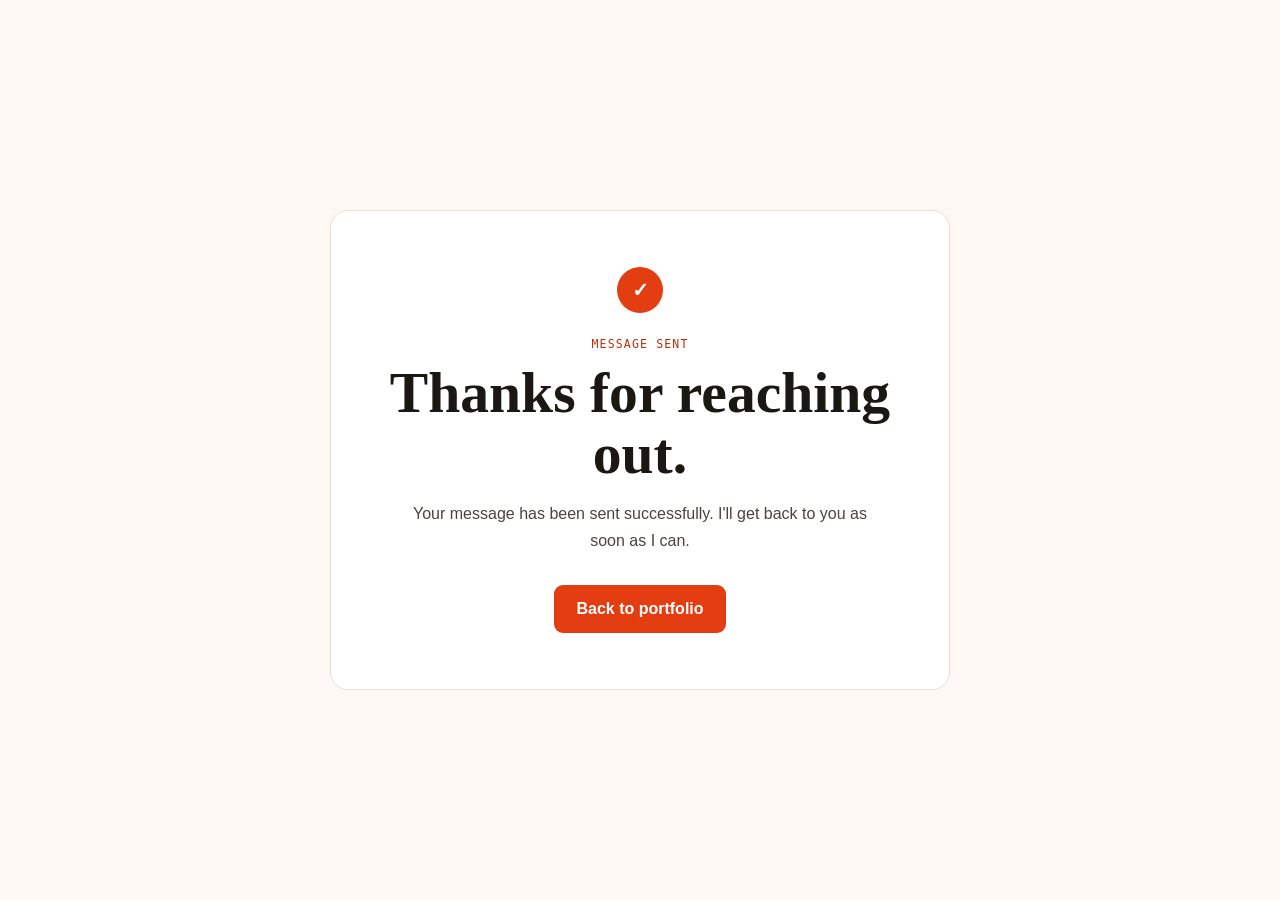
==== contact-success.html @ 1cb7f713 "add contact-success page, add hcapcha" ====
<!doctype html>
<html lang="en">
  <head>
    <meta charset="UTF-8" />
    <meta name="viewport" content="width=device-width, initial-scale=1.0" />
    <meta name="robots" content="noindex, nofollow" />
    <title>Message sent | Brendah Stella</title>
    <style>
      :root {
        --paper: #ffffff;
        --paper-warm: #fdf8f3;
        --ink: #1b1712;
        --ink-soft: #4a443e;
        --muted: #847c72;
        --line: #e9dfd2;
        --accent: #e43d12;
        --accent-deep: #b92f0c;
        --serif: "Georgia", "Times New Roman", serif;
        --sans: Arial, Helvetica, sans-serif;
      }

      * {
        box-sizing: border-box;
      }

      html {
        scroll-behavior: smooth;
      }

      body {
        min-height: 100vh;
        margin: 0;
        display: grid;
        place-items: center;
        padding: 32px;
        background: var(--paper-warm);
        color: var(--ink);
        font-family: var(--sans);
      }

      main {
        width: min(620px, 100%);
        padding: 56px;
        background: var(--paper);
        border: 1px solid var(--line);
        border-radius: 18px;
        text-align: center;
      }

      .mark {
        width: 46px;
        height: 46px;
        margin: 0 auto 24px;
        display: grid;
        place-items: center;
        border-radius: 50%;
        background: var(--accent);
        color: #fff;
        font-size: 1.25rem;
        font-weight: 700;
      }

      p.label {
        margin: 0 0 12px;
        color: var(--accent-deep);
        font-family: monospace;
        font-size: 0.72rem;
        letter-spacing: 0.1em;
        text-transform: uppercase;
      }

      h1 {
        margin: 0 0 16px;
        font-family: var(--serif);
        font-size: clamp(2.2rem, 6vw, 3.6rem);
        line-height: 1.05;
        font-weight: 600;
      }

      .message {
        max-width: 480px;
        margin: 0 auto 30px;
        color: var(--ink-soft);
        font-size: 1rem;
        line-height: 1.7;
      }

      a {
        display: inline-flex;
        align-items: center;
        justify-content: center;
        min-height: 48px;
        padding: 0 22px;
        border-radius: 9px;
        background: var(--accent);
        color: #fff;
        text-decoration: none;
        font-weight: 600;
      }

      a:hover {
        background: var(--accent-deep);
      }

      a:focus-visible {
        outline: 2px solid var(--accent);
        outline-offset: 3px;
      }

      @media (max-width: 600px) {
        body {
          padding: 20px;
        }
        main {
          padding: 40px 24px;
        }
      }
    </style>
  </head>
  <body>
    <main>
      <div class="mark" aria-hidden="true">✓</div>
      <p class="label">Message sent</p>
      <h1>Thanks for reaching out.</h1>
      <p class="message">
        Your message has been sent successfully. I'll get back to you as soon as
        I can.
      </p>
      <a href="./">Back to portfolio</a>
    </main>
  </body>
</html>
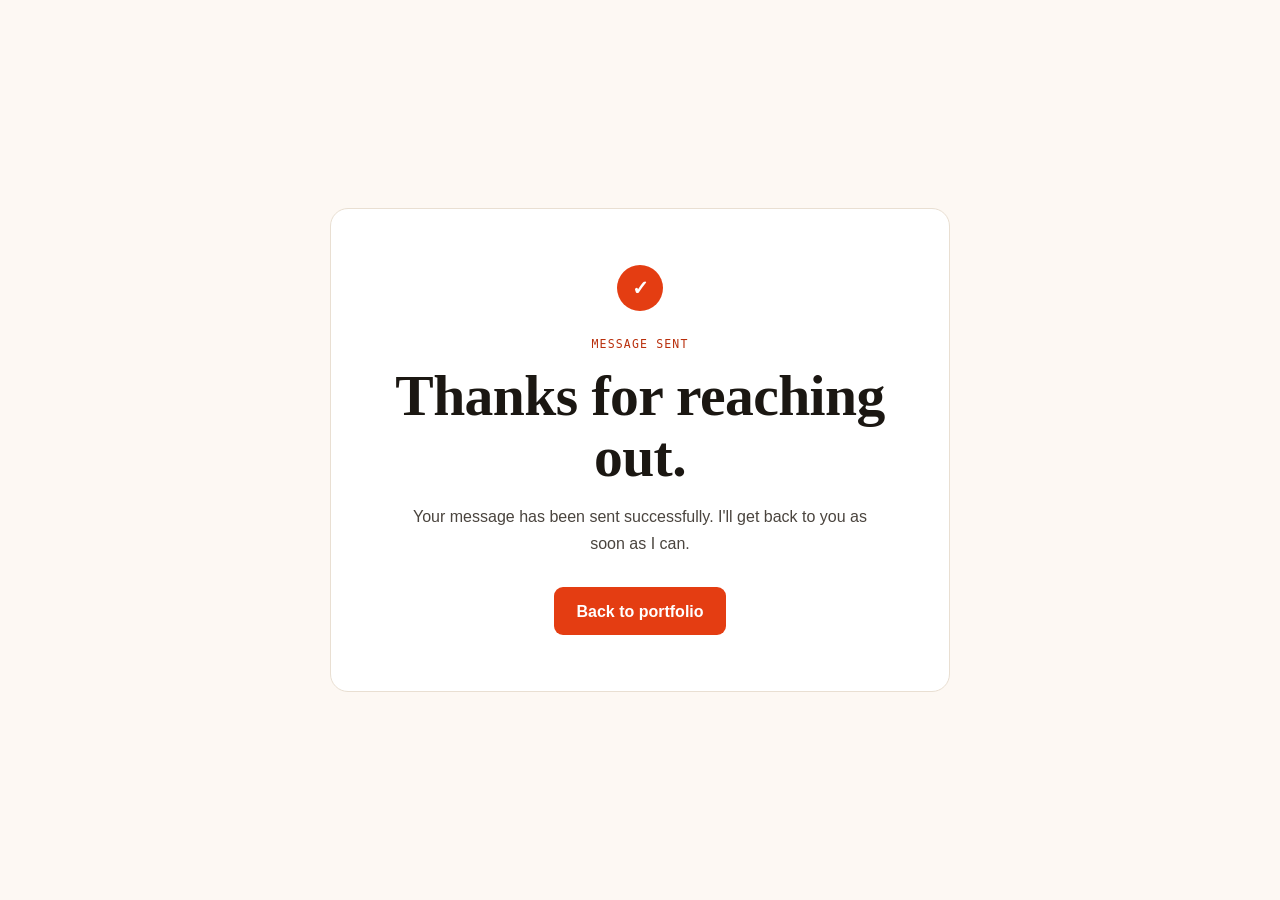
==== commit 367ae3fb: "separate styles and js from internal to external files" ====
--- a/contact-success.html
+++ b/contact-success.html
@@ -3,129 +3,33 @@
   <head>
     <meta charset="UTF-8" />
     <meta name="viewport" content="width=device-width, initial-scale=1.0" />
+
     <meta name="robots" content="noindex, nofollow" />
+    <meta name="referrer" content="strict-origin-when-cross-origin" />
+
+    <meta
+      http-equiv="Content-Security-Policy"
+      content="default-src 'self'; base-uri 'self'; object-src 'none'; script-src 'none'; style-src 'self'; style-src-attr 'none'; img-src 'self' data:; font-src 'self'; form-action 'self'; upgrade-insecure-requests"
+    />
+
     <title>Message sent | Brendah Stella</title>
-    <style>
-      :root {
-        --paper: #ffffff;
-        --paper-warm: #fdf8f3;
-        --ink: #1b1712;
-        --ink-soft: #4a443e;
-        --muted: #847c72;
-        --line: #e9dfd2;
-        --accent: #e43d12;
-        --accent-deep: #b92f0c;
-        --serif: "Georgia", "Times New Roman", serif;
-        --sans: Arial, Helvetica, sans-serif;
-      }
 
-      * {
-        box-sizing: border-box;
-      }
+    <link rel="stylesheet" href="./style.css" />
+  </head>
 
-      html {
-        scroll-behavior: smooth;
-      }
-
-      body {
-        min-height: 100vh;
-        margin: 0;
-        display: grid;
-        place-items: center;
-        padding: 32px;
-        background: var(--paper-warm);
-        color: var(--ink);
-        font-family: var(--sans);
-      }
-
-      main {
-        width: min(620px, 100%);
-        padding: 56px;
-        background: var(--paper);
-        border: 1px solid var(--line);
-        border-radius: 18px;
-        text-align: center;
-      }
-
-      .mark {
-        width: 46px;
-        height: 46px;
-        margin: 0 auto 24px;
-        display: grid;
-        place-items: center;
-        border-radius: 50%;
-        background: var(--accent);
-        color: #fff;
-        font-size: 1.25rem;
-        font-weight: 700;
-      }
-
-      p.label {
-        margin: 0 0 12px;
-        color: var(--accent-deep);
-        font-family: monospace;
-        font-size: 0.72rem;
-        letter-spacing: 0.1em;
-        text-transform: uppercase;
-      }
-
-      h1 {
-        margin: 0 0 16px;
-        font-family: var(--serif);
-        font-size: clamp(2.2rem, 6vw, 3.6rem);
-        line-height: 1.05;
-        font-weight: 600;
-      }
-
-      .message {
-        max-width: 480px;
-        margin: 0 auto 30px;
-        color: var(--ink-soft);
-        font-size: 1rem;
-        line-height: 1.7;
-      }
-
-      a {
-        display: inline-flex;
-        align-items: center;
-        justify-content: center;
-        min-height: 48px;
-        padding: 0 22px;
-        border-radius: 9px;
-        background: var(--accent);
-        color: #fff;
-        text-decoration: none;
-        font-weight: 600;
-      }
-
-      a:hover {
-        background: var(--accent-deep);
-      }
-
-      a:focus-visible {
-        outline: 2px solid var(--accent);
-        outline-offset: 3px;
-      }
-
-      @media (max-width: 600px) {
-        body {
-          padding: 20px;
-        }
-        main {
-          padding: 40px 24px;
-        }
-      }
-    </style>
-  </head>
-  <body>
+  <body class="success-page">
     <main>
       <div class="mark" aria-hidden="true">✓</div>
+
       <p class="label">Message sent</p>
+
       <h1>Thanks for reaching out.</h1>
+
       <p class="message">
         Your message has been sent successfully. I'll get back to you as soon as
         I can.
       </p>
+
       <a href="./">Back to portfolio</a>
     </main>
   </body>
--- a/style.css
+++ b/style.css
@@ -0,0 +1,1141 @@
+:root {
+  --paper: #ffffff;
+  --paper-warm: #fdf8f3;
+  --paper-deep: #f7eee4;
+  --ink: #1b1712;
+  --ink-soft: #4a443e;
+  --muted: #847c72;
+  --line: #e9dfd2;
+  --line-strong: #dccfbb;
+  --accent: #e43d12;
+  --accent-deep: #b92f0c;
+  --accent-soft: #fce7de;
+  --gold: #c4831a;
+  --gold-soft: #fbeed9;
+  --serif: "Fraunces", serif;
+  --sans: "Inter", sans-serif;
+  --mono: "JetBrains Mono", monospace;
+  --max: 1160px;
+}
+
+*,
+*::before,
+*::after {
+  box-sizing: border-box;
+  margin: 0;
+  padding: 0;
+}
+
+html {
+  scroll-behavior: smooth;
+}
+
+body {
+  background: var(--paper);
+  color: var(--ink);
+  font-family: var(--sans);
+  font-size: 16px;
+  line-height: 1.7;
+  overflow-x: hidden;
+}
+
+::selection {
+  background: var(--accent);
+  color: #fff;
+}
+
+::-webkit-scrollbar {
+  width: 9px;
+}
+
+::-webkit-scrollbar-track {
+  background: var(--paper-warm);
+}
+
+::-webkit-scrollbar-thumb {
+  background: var(--line-strong);
+  border-radius: 20px;
+}
+
+a {
+  color: inherit;
+}
+
+button,
+input,
+textarea {
+  font: inherit;
+}
+
+a:focus-visible,
+button:focus-visible,
+input:focus-visible,
+textarea:focus-visible {
+  outline: 2px solid var(--accent);
+  outline-offset: 3px;
+}
+
+img {
+  max-width: 100%;
+  display: block;
+}
+
+.container {
+  width: min(var(--max), calc(100% - 56px));
+  margin-inline: auto;
+}
+
+h1,
+h2,
+h3 {
+  font-family: var(--serif);
+  font-weight: 600;
+  letter-spacing: -0.01em;
+  color: var(--ink);
+}
+
+/* ── REVEAL ── */
+
+.reveal {
+  opacity: 0;
+  transform: translateY(18px);
+  transition:
+    opacity 0.6s ease,
+    transform 0.6s ease;
+}
+
+.reveal.in {
+  opacity: 1;
+  transform: translateY(0);
+}
+
+/* ── NAV ── */
+
+header {
+  position: fixed;
+  top: 0;
+  left: 0;
+  right: 0;
+  z-index: 200;
+}
+
+nav {
+  height: 76px;
+  background: rgba(255, 255, 255, 0.88);
+  -webkit-backdrop-filter: blur(14px);
+  backdrop-filter: blur(14px);
+  border-bottom: 1px solid var(--line);
+}
+
+.nav-inner {
+  height: 100%;
+  display: flex;
+  align-items: center;
+  justify-content: space-between;
+}
+
+.nav-logo {
+  font-family: var(--serif);
+  font-style: italic;
+  font-weight: 600;
+  font-size: 1.28rem;
+  color: var(--ink);
+  text-decoration: none;
+  display: flex;
+  align-items: center;
+  gap: 8px;
+}
+
+.nav-logo .dot {
+  width: 7px;
+  height: 7px;
+  border-radius: 50%;
+  background: var(--accent);
+  display: inline-block;
+}
+
+.nav-links {
+  display: flex;
+  align-items: center;
+  gap: 2.1rem;
+  list-style: none;
+}
+
+.nav-links a {
+  color: var(--ink-soft);
+  text-decoration: none;
+  font-size: 0.92rem;
+  font-weight: 500;
+  position: relative;
+  padding: 4px 0;
+  transition: color 0.2s;
+}
+
+.nav-links a::after {
+  content: "";
+  position: absolute;
+  left: 0;
+  bottom: 0;
+  width: 0;
+  height: 2px;
+  background: var(--accent);
+  transition: width 0.22s ease;
+}
+
+.nav-links a:hover {
+  color: var(--ink);
+}
+
+.nav-links a:hover::after {
+  width: 100%;
+}
+
+.hamburger {
+  display: none;
+  width: 44px;
+  height: 44px;
+  align-items: center;
+  justify-content: center;
+  border: 1px solid var(--line);
+  background: var(--paper-warm);
+  color: var(--ink);
+  border-radius: 8px;
+  cursor: pointer;
+  font-size: 1.1rem;
+}
+
+/* ── HERO ── */
+
+#home {
+  padding: 112px 0 40px;
+  position: relative;
+  background: var(--paper);
+}
+
+.hero {
+  position: relative;
+  z-index: 1;
+}
+
+.eyebrow {
+  font-family: var(--mono);
+  font-size: 0.8rem;
+  color: var(--accent-deep);
+  letter-spacing: 0.06em;
+  text-transform: uppercase;
+  margin-bottom: 0.9rem;
+}
+
+.hero h1 {
+  max-width: 1050px;
+  font-size: clamp(3.2rem, 7vw, 5.6rem);
+  line-height: 0.98;
+  letter-spacing: -0.02em;
+  margin-bottom: 1.1rem;
+}
+
+.hero h1 em {
+  color: var(--accent);
+  font-style: normal;
+}
+
+.hero-role {
+  max-width: 900px;
+  font-family: var(--serif);
+  font-size: clamp(1.15rem, 2vw, 1.4rem);
+  color: var(--ink-soft);
+  font-weight: 500;
+  margin-bottom: 1.1rem;
+}
+
+.hero-copy {
+  max-width: 900px;
+  color: var(--ink-soft);
+  font-size: 1.02rem;
+  line-height: 1.8;
+  margin-bottom: 1.7rem;
+}
+
+.hero-actions {
+  display: flex;
+  flex-wrap: wrap;
+  gap: 0.85rem;
+}
+
+.btn {
+  display: inline-flex;
+  align-items: center;
+  justify-content: center;
+  gap: 8px;
+  min-height: 50px;
+  padding: 0 24px;
+  border-radius: 9px;
+  text-decoration: none;
+  font-weight: 600;
+  font-size: 0.92rem;
+  border: 1.5px solid transparent;
+  transition: all 0.2s ease;
+}
+
+.btn-primary {
+  background: var(--accent);
+  color: #fff;
+}
+
+.btn-primary:hover {
+  background: var(--accent-deep);
+  transform: translateY(-2px);
+  box-shadow: 0 10px 24px rgba(228, 61, 18, 0.25);
+}
+
+.btn-secondary {
+  border-color: var(--line-strong);
+  color: var(--ink);
+  background: var(--paper);
+}
+
+.btn-secondary:hover {
+  border-color: var(--ink);
+  transform: translateY(-2px);
+}
+
+/* ── SECTIONS ── */
+
+section {
+  padding: 40px 0;
+}
+
+.alt-bg {
+  background: var(--paper-warm);
+}
+
+.section-head {
+  max-width: 760px;
+  margin-bottom: 38px;
+}
+
+.section-label {
+  font-family: var(--mono);
+  font-size: 0.76rem;
+  color: var(--accent-deep);
+  text-transform: uppercase;
+  letter-spacing: 0.09em;
+  margin-bottom: 0.9rem;
+  display: flex;
+  align-items: center;
+  gap: 9px;
+}
+
+.section-label::before {
+  content: "";
+  width: 22px;
+  height: 2px;
+  background: var(--accent);
+  display: inline-block;
+}
+
+.section-title {
+  font-size: clamp(2rem, 3.6vw, 2.85rem);
+  line-height: 1.12;
+  margin-bottom: 1rem;
+}
+
+.section-intro {
+  color: var(--muted);
+  font-size: 1.02rem;
+  max-width: 600px;
+}
+
+/* ── ABOUT ── */
+
+.about-grid {
+  display: grid;
+  grid-template-columns: 1.25fr 0.75fr;
+  gap: 70px;
+}
+
+.about-copy p {
+  color: var(--ink-soft);
+  margin-bottom: 1.2rem;
+  max-width: 660px;
+  font-size: 1rem;
+}
+
+.about-copy strong {
+  color: var(--ink);
+  font-weight: 600;
+}
+
+.facts {
+  border-radius: 16px;
+  overflow: hidden;
+  border: 1px solid var(--line);
+}
+
+.fact {
+  display: grid;
+  grid-template-columns: 112px 1fr;
+  gap: 14px;
+  padding: 16px 18px;
+  border-bottom: 1px solid var(--line);
+  background: var(--paper);
+}
+
+.fact:nth-child(even) {
+  background: var(--paper-warm);
+}
+
+.fact:last-child {
+  border-bottom: 0;
+}
+
+.fact-key {
+  color: var(--muted);
+  font-family: var(--mono);
+  font-size: 0.71rem;
+  text-transform: uppercase;
+  letter-spacing: 0.03em;
+  padding-top: 2px;
+}
+
+.fact-value {
+  color: var(--ink);
+  font-size: 0.9rem;
+  font-weight: 500;
+}
+
+.about-links {
+  display: flex;
+  flex-wrap: wrap;
+  gap: 10px;
+  margin-top: 24px;
+}
+
+.pill-link {
+  display: inline-flex;
+  align-items: center;
+  gap: 6px;
+  color: var(--ink);
+  text-decoration: none;
+  border: 1px solid var(--line-strong);
+  padding: 9px 15px;
+  border-radius: 24px;
+  font-size: 0.86rem;
+  font-weight: 500;
+  transition: 0.2s;
+}
+
+.pill-link:hover {
+  border-color: var(--accent);
+  color: var(--accent-deep);
+  background: var(--accent-soft);
+}
+
+/* ── SKILLS ── */
+
+.skills-grid {
+  display: grid;
+  grid-template-columns: repeat(4, 1fr);
+  gap: 18px;
+}
+
+.skill-card {
+  background: var(--paper);
+  border: 1px solid var(--line);
+  border-radius: 16px;
+  padding: 26px 22px;
+  border-top: 3px solid var(--accent);
+  transition:
+    transform 0.22s,
+    box-shadow 0.22s;
+}
+
+.skill-card:nth-child(2) {
+  border-top-color: var(--gold);
+}
+
+.skill-card:nth-child(3) {
+  border-top-color: var(--ink);
+}
+
+.skill-card:nth-child(4) {
+  border-top-color: var(--accent);
+}
+
+.skill-card:hover {
+  transform: translateY(-4px);
+  box-shadow: 0 16px 30px rgba(27, 23, 18, 0.08);
+}
+
+.skill-icon {
+  width: 38px;
+  height: 38px;
+  border-radius: 10px;
+  background: var(--accent-soft);
+  display: flex;
+  align-items: center;
+  justify-content: center;
+  margin-bottom: 16px;
+  color: var(--accent-deep);
+}
+
+.skill-card:nth-child(2) .skill-icon {
+  background: var(--gold-soft);
+  color: var(--gold);
+}
+
+.skill-card:nth-child(3) .skill-icon {
+  background: var(--paper-deep);
+  color: var(--ink);
+}
+
+.skill-card h3 {
+  font-family: var(--sans);
+  font-size: 1rem;
+  font-weight: 700;
+  margin-bottom: 6px;
+}
+
+.skill-card > p {
+  color: var(--muted);
+  font-size: 0.85rem;
+  margin-bottom: 1.1rem;
+  line-height: 1.6;
+}
+
+.skill-list {
+  display: flex;
+  flex-wrap: wrap;
+  gap: 7px;
+  list-style: none;
+}
+
+.skill-list li {
+  border: 1px solid var(--line);
+  background: var(--paper-warm);
+  padding: 5px 10px;
+  border-radius: 6px;
+  color: var(--ink-soft);
+  font-family: var(--mono);
+  font-size: 0.72rem;
+}
+
+/* ── PROJECTS ── */
+
+.project-list {
+  display: grid;
+  gap: 22px;
+}
+
+.project {
+  border: 1px solid var(--line);
+  background: var(--paper);
+  border-radius: 20px;
+  display: grid;
+  grid-template-columns: 0.7fr 1.3fr;
+  overflow: hidden;
+  transition:
+    box-shadow 0.25s,
+    transform 0.25s;
+}
+
+.project:hover {
+  box-shadow: 0 20px 44px rgba(27, 23, 18, 0.09);
+  transform: translateY(-2px);
+}
+
+.project-aside {
+  padding: 34px 30px;
+  background: var(--paper-warm);
+  border-right: 1px solid var(--line);
+}
+
+.project-number {
+  font-family: var(--mono);
+  color: #fff;
+  background: var(--accent);
+  width: 34px;
+  height: 34px;
+  border-radius: 9px;
+  display: flex;
+  align-items: center;
+  justify-content: center;
+  font-size: 0.82rem;
+  margin-bottom: 2.2rem;
+}
+
+.project:nth-child(2) .project-number {
+  background: var(--gold);
+}
+
+.project-type {
+  color: var(--muted);
+  font-family: var(--mono);
+  text-transform: uppercase;
+  font-size: 0.68rem;
+  letter-spacing: 0.06em;
+  margin-bottom: 0.7rem;
+}
+
+.project h3 {
+  font-size: 1.5rem;
+  line-height: 1.15;
+  margin-bottom: 0.5rem;
+}
+
+.project-subtitle {
+  color: var(--muted);
+  font-size: 0.88rem;
+}
+
+.project-content {
+  padding: 34px 32px;
+}
+
+.project-block {
+  margin-bottom: 1.5rem;
+}
+
+.project-block:last-child {
+  margin-bottom: 0;
+}
+
+.project-block h4 {
+  font-family: var(--mono);
+  color: var(--accent-deep);
+  text-transform: uppercase;
+  font-size: 0.68rem;
+  letter-spacing: 0.06em;
+  margin-bottom: 0.5rem;
+}
+
+.project-block p {
+  color: var(--ink-soft);
+  font-size: 0.92rem;
+  max-width: 720px;
+}
+
+.project-tech {
+  display: flex;
+  flex-wrap: wrap;
+  gap: 8px;
+  margin-top: 0.9rem;
+}
+
+.project-tech span {
+  color: var(--ink-soft);
+  font-family: var(--mono);
+  font-size: 0.71rem;
+  background: var(--paper-warm);
+  border: 1px solid var(--line);
+  padding: 4px 9px;
+  border-radius: 6px;
+}
+
+.project-actions {
+  display: flex;
+  gap: 12px;
+  flex-wrap: wrap;
+  margin-top: 1.5rem;
+}
+
+.project-link {
+  font-size: 0.85rem;
+  font-weight: 600;
+  color: var(--ink);
+  text-decoration: none;
+  border: 1.5px solid var(--line-strong);
+  padding: 9px 15px;
+  border-radius: 8px;
+  transition: 0.2s;
+}
+
+.project-link:hover {
+  color: #fff;
+  background: var(--ink);
+  border-color: var(--ink);
+}
+
+/* ── EXPERIENCE ── */
+
+.timeline {
+  border-left: 2px solid var(--line-strong);
+  margin-left: 10px;
+}
+
+.experience {
+  position: relative;
+  padding: 0 0 54px 42px;
+}
+
+.experience:last-child {
+  padding-bottom: 0;
+}
+
+.experience::before {
+  content: "";
+  position: absolute;
+  left: -8px;
+  top: 6px;
+  width: 14px;
+  height: 14px;
+  border-radius: 50%;
+  background: var(--accent);
+  border: 3px solid var(--paper);
+  box-shadow: 0 0 0 2px var(--line-strong);
+}
+
+.experience-period {
+  color: var(--accent-deep);
+  font-family: var(--mono);
+  font-size: 0.74rem;
+  margin-bottom: 0.5rem;
+  font-weight: 600;
+}
+
+.experience h3 {
+  font-family: var(--sans);
+  font-size: 1.22rem;
+  font-weight: 700;
+  margin-bottom: 0.2rem;
+}
+
+.experience-company {
+  color: var(--muted);
+  font-size: 0.85rem;
+  margin-bottom: 1.1rem;
+}
+
+.experience-list {
+  list-style: none;
+  display: grid;
+  gap: 0.6rem;
+}
+
+.experience-list li {
+  position: relative;
+  padding-left: 19px;
+  color: var(--ink-soft);
+  font-size: 0.92rem;
+}
+
+.experience-list li::before {
+  content: "";
+  position: absolute;
+  left: 0;
+  top: 9px;
+  width: 6px;
+  height: 6px;
+  border-radius: 50%;
+  background: var(--gold);
+}
+
+/* ── HOW I WORK ── */
+
+.approach-grid {
+  display: grid;
+  grid-template-columns: repeat(3, 1fr);
+  gap: 20px;
+}
+
+.approach {
+  padding: 32px 28px;
+  background: var(--paper);
+  border: 1px solid var(--line);
+  border-radius: 16px;
+  transition:
+    transform 0.22s,
+    box-shadow 0.22s;
+}
+
+.approach:hover {
+  transform: translateY(-4px);
+  box-shadow: 0 16px 30px rgba(27, 23, 18, 0.08);
+}
+
+.approach-number {
+  font-family: var(--serif);
+  font-style: italic;
+  color: var(--accent);
+  font-size: 1.6rem;
+  margin-bottom: 1.3rem;
+}
+
+.approach h3 {
+  font-family: var(--sans);
+  font-size: 1.08rem;
+  font-weight: 700;
+  margin-bottom: 0.7rem;
+}
+
+.approach p {
+  color: var(--muted);
+  font-size: 0.9rem;
+  line-height: 1.75;
+}
+
+/* ── CONTACT ── */
+
+.contact-grid {
+  display: grid;
+  grid-template-columns: 0.8fr 1.2fr;
+  gap: 70px;
+}
+
+.contact-copy p {
+  color: var(--ink-soft);
+  max-width: 440px;
+  margin-bottom: 1.6rem;
+  font-size: 1rem;
+}
+
+.contact-list {
+  display: grid;
+  gap: 11px;
+}
+
+.contact-item {
+  display: flex;
+  align-items: center;
+  justify-content: space-between;
+  padding: 16px 18px;
+  border: 1px solid var(--line);
+  background: var(--paper);
+  text-decoration: none;
+  border-radius: 12px;
+  transition: 0.2s;
+}
+
+.contact-item:hover {
+  border-color: var(--accent);
+  background: var(--accent-soft);
+  transform: translateX(3px);
+}
+
+.contact-label {
+  color: var(--muted);
+  font-family: var(--mono);
+  font-size: 0.68rem;
+  text-transform: uppercase;
+  letter-spacing: 0.03em;
+}
+
+.contact-value {
+  color: var(--ink);
+  font-size: 0.93rem;
+  font-weight: 600;
+}
+
+.contact-form {
+  display: grid;
+  gap: 18px;
+  background: var(--paper-warm);
+  border: 1px solid var(--line);
+  border-radius: 18px;
+  padding: 32px;
+}
+
+.form-row {
+  display: grid;
+  grid-template-columns: 1fr 1fr;
+  gap: 16px;
+}
+
+.form-group {
+  display: grid;
+  gap: 8px;
+}
+
+.form-group label {
+  color: var(--ink-soft);
+  font-family: var(--mono);
+  font-size: 0.7rem;
+  text-transform: uppercase;
+  letter-spacing: 0.03em;
+}
+
+.form-group input,
+.form-group textarea {
+  width: 100%;
+  background: var(--paper);
+  color: var(--ink);
+  border: 1.5px solid var(--line-strong);
+  border-radius: 9px;
+  padding: 13px 14px;
+  outline: none;
+  transition: border-color 0.2s;
+  font-size: 0.94rem;
+}
+
+.form-group input:focus,
+.form-group textarea:focus {
+  border-color: var(--accent);
+}
+
+.form-group textarea {
+  min-height: 140px;
+  resize: vertical;
+}
+
+.form-note {
+  color: var(--muted);
+  font-size: 0.78rem;
+}
+
+/* ── FOOTER ── */
+
+footer {
+  padding: 34px 0;
+  border-top: 1px solid var(--line);
+}
+
+.footer-inner {
+  display: flex;
+  align-items: center;
+  justify-content: space-between;
+  gap: 20px;
+  color: var(--muted);
+  font-size: 0.85rem;
+  flex-wrap: wrap;
+}
+
+.footer-links {
+  display: flex;
+  gap: 20px;
+}
+
+.footer-links a {
+  color: var(--ink-soft);
+  text-decoration: none;
+  font-weight: 500;
+}
+
+.footer-links a:hover {
+  color: var(--accent);
+}
+
+/* ── MOBILE ── */
+
+@media (max-width: 980px) {
+  .about-grid,
+  .contact-grid {
+    grid-template-columns: 1fr;
+    gap: 44px;
+  }
+
+  .skills-grid {
+    grid-template-columns: 1fr 1fr;
+  }
+
+  .project {
+    grid-template-columns: 1fr;
+  }
+
+  .project-aside {
+    border-right: 0;
+    border-bottom: 1px solid var(--line);
+  }
+
+  .approach-grid {
+    grid-template-columns: 1fr;
+  }
+}
+
+@media (max-width: 760px) {
+  .container {
+    width: min(var(--max), calc(100% - 36px));
+  }
+
+  nav {
+    height: 66px;
+  }
+
+  #home {
+    padding-top: 88px;
+    padding-bottom: 32px;
+  }
+
+  .nav-links {
+    display: none;
+    position: absolute;
+    top: 66px;
+    left: 0;
+    right: 0;
+    padding: 14px 18px 22px;
+    background: var(--paper);
+    border-bottom: 1px solid var(--line);
+    flex-direction: column;
+    align-items: stretch;
+    gap: 0;
+  }
+
+  .nav-links.open {
+    display: flex;
+  }
+
+  .nav-links li {
+    border-bottom: 1px solid var(--line);
+  }
+
+  .nav-links li:last-child {
+    border-bottom: 0;
+  }
+
+  .nav-links a {
+    display: block;
+    padding: 14px 0;
+  }
+
+  .hamburger {
+    display: flex;
+  }
+
+  .hero h1 {
+    font-size: clamp(2.6rem, 14vw, 4rem);
+  }
+
+  section {
+    padding: 36px 0;
+  }
+
+  .section-head {
+    margin-bottom: 40px;
+  }
+
+  .skills-grid {
+    grid-template-columns: 1fr;
+  }
+
+  .form-row {
+    grid-template-columns: 1fr;
+  }
+
+  .footer-inner {
+    flex-direction: column;
+    align-items: flex-start;
+  }
+}
+
+@media (prefers-reduced-motion: reduce) {
+  html {
+    scroll-behavior: auto;
+  }
+
+  *,
+  *::before,
+  *::after {
+    transition: none !important;
+    animation: none !important;
+  }
+
+  .reveal {
+    opacity: 1;
+    transform: none;
+  }
+}
+
+/* ── FORM SPAM HONEYPOT ── */
+
+.honeypot {
+  position: absolute !important;
+  width: 1px !important;
+  height: 1px !important;
+  padding: 0 !important;
+  margin: -1px !important;
+  overflow: hidden !important;
+  clip: rect(0, 0, 0, 0) !important;
+  white-space: nowrap !important;
+  border: 0 !important;
+}
+
+/* ── SUCCESS PAGE ── */
+
+.success-page {
+  min-height: 100vh;
+  margin: 0;
+  display: grid;
+  place-items: center;
+  padding: 32px;
+  background: var(--paper-warm);
+  color: var(--ink);
+  font-family: Arial, Helvetica, sans-serif;
+}
+
+.success-page main {
+  width: min(620px, 100%);
+  padding: 56px;
+  background: var(--paper);
+  border: 1px solid var(--line);
+  border-radius: 18px;
+  text-align: center;
+}
+
+.success-page .mark {
+  width: 46px;
+  height: 46px;
+  margin: 0 auto 24px;
+  display: grid;
+  place-items: center;
+  border-radius: 50%;
+  background: var(--accent);
+  color: #fff;
+  font-size: 1.25rem;
+  font-weight: 700;
+}
+
+.success-page p.label {
+  margin: 0 0 12px;
+  color: var(--accent-deep);
+  font-family: monospace;
+  font-size: 0.72rem;
+  letter-spacing: 0.1em;
+  text-transform: uppercase;
+}
+
+.success-page h1 {
+  margin: 0 0 16px;
+  font-family: Georgia, "Times New Roman", serif;
+  font-size: clamp(2.2rem, 6vw, 3.6rem);
+  line-height: 1.05;
+  font-weight: 600;
+}
+
+.success-page .message {
+  max-width: 480px;
+  margin: 0 auto 30px;
+  color: var(--ink-soft);
+  font-size: 1rem;
+  line-height: 1.7;
+}
+
+.success-page a {
+  display: inline-flex;
+  align-items: center;
+  justify-content: center;
+  min-height: 48px;
+  padding: 0 22px;
+  border-radius: 9px;
+  background: var(--accent);
+  color: #fff;
+  text-decoration: none;
+  font-weight: 600;
+}
+
+.success-page a:hover {
+  background: var(--accent-deep);
+}
+
+.success-page a:focus-visible {
+  outline: 2px solid var(--accent);
+  outline-offset: 3px;
+}
+
+@media (max-width: 600px) {
+  .success-page {
+    padding: 20px;
+  }
+
+  .success-page main {
+    padding: 40px 24px;
+  }
+}
